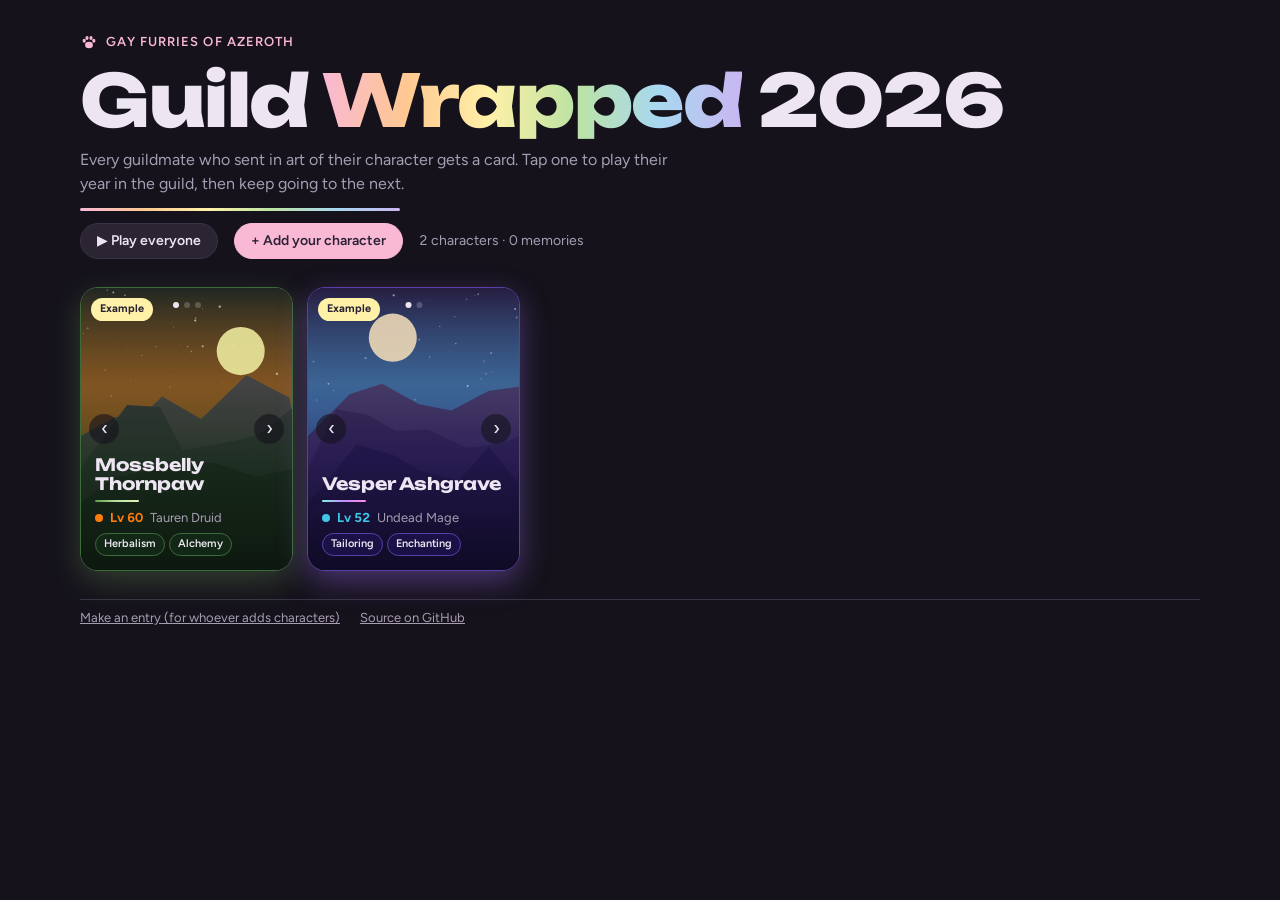
==== index.html @ fe5da0ad "Turn Guild Wrapped into a GitHub Pages site The page is now a static site anyone can open without an" ====
<!doctype html>
<html lang="en">
<head>
<meta charset="utf-8">
<meta name="viewport" content="width=device-width,initial-scale=1,viewport-fit=cover">
<title>Guild Wrapped</title>
<meta name="description" content="Character cards and a story-style yearly recap for the Gay Furries of Azeroth guild.">
<meta name="theme-color" content="#15121B">
<link rel="preconnect" href="https://fonts.googleapis.com">
<link rel="preconnect" href="https://fonts.gstatic.com" crossorigin>
<link rel="stylesheet" href="https://fonts.googleapis.com/css2?family=Unbounded:wght@500;700;800&family=Figtree:wght@400;500;600;700&family=Cinzel:wght@600;700&family=Baloo+2:wght@600;700;800&display=swap">
<link rel="stylesheet" href="assets/style.css">
</head>
<body>
<div id="root"></div>
<noscript><p style="padding:24px">Guild Wrapped needs JavaScript to show the cards.</p></noscript>
<script src="assets/app.js"></script>
</body>
</html>
---- assets/style.css ----
/* Guild Wrapped: a poster wall of character cards; a card opens a full-screen story, one stat per slide, then the
   next guildmate. One deliberate dark look: the guild addon's plum windows, pink titles and pastel rainbow rule. */
:root {
  color-scheme: dark;
  --bg: #15121B;
  --night: #0D0B11;
  --surface: #2B2235;
  --chip: #2A2433;
  --line: #3A3245;
  --text: #EDE6F2;
  --muted: #A79DB3;
  --pink: #F9B8D4;
  --peach: #FFC891;
  --butter: #FFF1A8;
  --mint: #BDE3A3;
  --sky: #A8D8F0;
  --lilac: #C9B6F2;
  --danger: #FF9AA2;
  --veil: rgba(13, 11, 17, 0.78);
  --glass: rgba(21, 18, 27, 0.6);
  --shade: rgba(21, 18, 27, 0.96);
  --track: rgba(237, 230, 242, 0.22);
  --rainbow: linear-gradient(90deg, var(--pink), var(--peach), var(--butter), var(--mint), var(--sky), var(--lilac));
  --f-display: "Unbounded", "Arial Black", system-ui, sans-serif;
  --f-body: "Figtree", system-ui, -apple-system, "Segoe UI", Roboto, sans-serif;
  --f-mono: ui-monospace, "SFMono-Regular", Menlo, Consolas, monospace;
}
html { background: var(--bg); }
body { background: var(--bg); color: var(--text); font-family: var(--f-body); font-size: 15px; line-height: 1.5; }
button, input, select, textarea { font: inherit; color: inherit; }
button { cursor: pointer; }
:focus-visible { outline: 2px solid var(--pink); outline-offset: 2px; }

.wrap {
  max-width: 1120px; margin: 0 auto;
  padding-left: max(16px, env(safe-area-inset-left, 0px));
  padding-right: max(16px, env(safe-area-inset-right, 0px));
  padding-block: 32px 72px;
  display: grid; gap: 28px;
}

/* Header */
.top { display: grid; gap: 12px; }
.eyebrow-row { display: flex; align-items: center; gap: 8px; color: var(--pink); font-weight: 600; font-size: 13px; letter-spacing: 0.08em; text-transform: uppercase; }
.paw { width: 18px; height: 18px; flex: none; }
h1 { margin: 0; font-family: var(--f-display); font-weight: 800; font-size: clamp(38px, 8vw, 72px); line-height: 1; letter-spacing: -0.02em; text-wrap: balance; }
h1 .w { background: var(--rainbow); -webkit-background-clip: text; background-clip: text; color: transparent; }
.lede { margin: 0; color: var(--muted); max-width: 60ch; font-size: 16px; }
.rule { height: 3px; border-radius: 3px; background: var(--rainbow); max-width: 320px; }
.toolbar { display: flex; flex-wrap: wrap; align-items: center; gap: 10px 16px; }
.count { color: var(--muted); font-size: 14px; font-variant-numeric: tabular-nums; }
.admin { display: flex; flex-wrap: wrap; align-items: center; gap: 10px; }
.storage { color: var(--muted); font-size: 13px; font-variant-numeric: tabular-nums; }
.note { display: flex; flex-wrap: wrap; align-items: center; gap: 10px 14px; padding: 12px 14px; border: 1px dashed var(--line); border-radius: 12px; color: var(--muted); font-size: 14px; }
.note p { margin: 0; flex: 1 1 280px; min-width: 0; }

/* Buttons */
.btn { display: inline-flex; align-items: center; gap: 8px; padding: 9px 16px; border-radius: 999px; border: 1px solid var(--line); background: var(--chip); color: var(--text); font-weight: 600; font-size: 14px; line-height: 1.2; }
.btn:hover { border-color: var(--muted); }
.btn.primary { background: var(--pink); border-color: var(--pink); color: var(--surface); }
.btn.primary:hover { filter: brightness(1.05); }
.btn.danger { color: var(--danger); }
.btn.ghost { background: transparent; }
.btn[disabled] { opacity: 0.5; cursor: default; }
.icon-btn { width: 36px; height: 36px; display: inline-grid; place-items: center; border-radius: 50%; border: 0; background: var(--glass); color: var(--text); font-size: 16px; line-height: 1; }

/* Gallery */
.grid { display: grid; grid-template-columns: repeat(auto-fill, minmax(min(100%, 210px), 1fr)); gap: 16px; }
.card-wrap { position: relative; }
.card { position: relative; display: block; width: 100%; aspect-ratio: 3 / 4; max-width: 100%; border: 1px solid var(--t-edge); border-radius: 18px; overflow: hidden; background: var(--surface); color: var(--text); text-align: left; box-shadow: 0 10px 30px var(--t-glow); transition: transform 0.2s ease, box-shadow 0.2s ease; }
.card-wrap:hover .card { transform: translateY(-3px); box-shadow: 0 14px 38px var(--t-glow), 0 0 0 1px var(--t-edge); }
.card .tint { position: absolute; inset: 0; background: var(--t-tint); pointer-events: none; }
.card .shade { position: absolute; inset: 0; background: linear-gradient(to top, var(--t-shade) 0%, var(--t-shade-mid) 40%, transparent 66%); pointer-events: none; }
.card .info { position: absolute; left: 0; right: 0; bottom: 0; padding: 14px; display: grid; gap: 6px; pointer-events: none; z-index: 1; }
.card .name { font-family: var(--t-font); font-weight: 700; font-size: 17px; line-height: 1.15; text-wrap: balance; overflow-wrap: anywhere; }
.card .orn { width: 44px; height: 2px; border-radius: 2px; background: var(--t-rule); }
.card-hit { position: absolute; inset: 0; z-index: 2; padding: 0; border: 0; border-radius: inherit; background: transparent; touch-action: pan-y; }
.card-hit:focus-visible { outline: 2px solid var(--a1); outline-offset: -3px; }

/* Image carousel (cards and the story intro): arrows, dots, swipe */
.car { position: absolute; inset: 0; overflow: hidden; }
.car-track { display: flex; height: 100%; transition: transform 0.35s cubic-bezier(0.2, 0.7, 0.2, 1); }
.car-track img { flex: 0 0 100%; width: 100%; height: 100%; max-width: none; object-fit: cover; user-select: none; -webkit-user-drag: none; }
.car-arrow { position: absolute; top: 50%; z-index: 3; width: 30px; height: 30px; margin-top: -15px; display: grid; place-items: center; border: 0; border-radius: 50%; background: var(--glass); color: var(--text); font-size: 20px; line-height: 1; padding: 0 0 2px; }
.car-arrow.prev { left: 8px; }
.car-arrow.next { right: 8px; }
.car-arrow:hover { background: var(--veil); }
.car-dots { position: absolute; top: 14px; left: 50%; transform: translateX(-50%); z-index: 3; display: flex; gap: 5px; pointer-events: none; }
.car-dots i { width: 6px; height: 6px; border-radius: 50%; background: var(--track); }
.car-dots i.on { background: var(--text); }
@media (prefers-reduced-motion: reduce) { .car-track { transition: none; } }
.card .sub { display: flex; align-items: center; gap: 7px; color: var(--muted); font-size: 13px; }
.card .lvl { color: var(--cc); font-weight: 700; font-variant-numeric: tabular-nums; }
.dot { width: 8px; height: 8px; border-radius: 50%; background: var(--cc); flex: none; }
.profs { display: flex; flex-wrap: wrap; gap: 4px; }
.profs span { font-size: 11px; font-weight: 600; padding: 2px 8px; border-radius: 999px; background: var(--t-chip); border: 1px solid var(--t-edge); }
.pill { position: absolute; top: 10px; z-index: 3; pointer-events: none; font-size: 11px; font-weight: 700; padding: 3px 9px; border-radius: 999px; }
.pill.example { left: 10px; background: var(--butter); color: var(--surface); }
.pill.clips { right: 10px; background: var(--glass); color: var(--text); border: 1px solid var(--line); }
.edit-btn { position: absolute; right: 10px; bottom: 10px; z-index: 4; padding: 5px 11px; font-size: 12px; }
.card-wrap.editable .card .info { padding-bottom: 46px; }
.empty { padding: 48px 20px; border: 1px dashed var(--line); border-radius: 18px; text-align: center; color: var(--muted); display: grid; gap: 8px; justify-items: center; }
.empty b { color: var(--text); font-size: 17px; }

/* Story */
.story { position: fixed; inset: 0; z-index: 50; background: var(--night); display: grid; place-items: center;
  padding: env(safe-area-inset-top, 0px) env(safe-area-inset-right, 0px) env(safe-area-inset-bottom, 0px) env(safe-area-inset-left, 0px); }
.story-bg { position: absolute; inset: 0; width: 100%; height: 100%; max-width: none; object-fit: cover; filter: blur(38px) saturate(1.15) brightness(0.32); transform: scale(1.15); }
.frame { position: relative; width: min(100%, 440px); height: min(100%, 820px); display: flex; flex-direction: column; background: var(--t-shade-mid); border: 1px solid var(--t-edge); border-radius: 22px; overflow: hidden; box-shadow: 0 0 60px var(--t-glow); }
@media (max-width: 480px) { .frame { border-radius: 0; border: 0; height: 100%; } }
.bars { display: flex; gap: 4px; padding: 12px 14px 0; }
.bar { flex: 1; height: 3px; border-radius: 2px; background: var(--track); overflow: hidden; }
.bar i { display: block; height: 100%; width: 0; background: var(--text); }
.story-head { display: flex; align-items: center; gap: 10px; padding: 10px 12px 6px 14px; }
.av { width: 34px; height: 34px; border-radius: 50%; object-fit: cover; flex: none; border: 1px solid var(--line); }
.who { flex: 1; min-width: 0; display: grid; line-height: 1.25; }
.who b { font-weight: 700; white-space: nowrap; overflow: hidden; text-overflow: ellipsis; }
.who small { color: var(--muted); font-size: 12px; font-variant-numeric: tabular-nums; }
.host { position: relative; flex: 1; min-height: 0; overflow-y: auto; overscroll-behavior: contain; }
.tap { position: absolute; top: 0; bottom: 0; border: 0; background: transparent; padding: 0; z-index: 1; }
.tap.prev { left: 0; width: 32%; }
.tap.next { right: 0; width: 68%; }
.tap:focus-visible { outline-offset: -4px; }
.host.no-tap .tap { display: none; }
.story-foot { display: flex; justify-content: space-between; gap: 8px; padding: 8px 14px 14px; }
.story-foot .btn { min-width: 0; max-width: 48%; }
.story-foot .btn span { overflow: hidden; text-overflow: ellipsis; white-space: nowrap; }

.slide { min-height: 100%; display: flex; flex-direction: column; justify-content: center; gap: 12px; padding: 18px 26px 26px; }
.slide > * { animation: rise 0.55s cubic-bezier(0.2, 0.7, 0.2, 1) both; }
.slide > *:nth-child(2) { animation-delay: 0.08s; }
.slide > *:nth-child(3) { animation-delay: 0.16s; }
.slide > *:nth-child(4) { animation-delay: 0.24s; }
.slide > *:nth-child(5) { animation-delay: 0.32s; }
@keyframes rise { from { opacity: 0; transform: translateY(14px); } to { opacity: 1; transform: none; } }
@media (prefers-reduced-motion: reduce) { .slide > * { animation: none; } .card { transition: none; } .card-wrap:hover .card { transform: none; } }
.kicker { font-size: 12px; font-weight: 700; letter-spacing: 0.14em; text-transform: uppercase; color: var(--acc); }
.big { font-family: var(--t-font); font-weight: 800; font-size: clamp(54px, 16vw, 100px); line-height: 0.95; letter-spacing: -0.03em; color: var(--acc); font-variant-numeric: tabular-nums; overflow-wrap: anywhere; }
.big.mid { font-size: clamp(40px, 11vw, 64px); }
.cap { font-size: 19px; font-weight: 600; text-wrap: balance; }
.line { color: var(--muted); font-size: 15px; max-width: 34ch; }
.line strong { color: var(--text); }
.quad { display: grid; grid-template-columns: 1fr 1fr; gap: 18px 14px; }
.quad div { display: grid; gap: 2px; min-width: 0; }
.quad b { font-family: var(--t-font); font-weight: 700; font-size: clamp(28px, 8vw, 40px); line-height: 1; color: var(--acc); font-variant-numeric: tabular-nums; }
.quad span { color: var(--muted); font-size: 13px; }
.intro-car { position: relative; z-index: 2; width: 100%; height: min(42vh, 420px); border-radius: 18px; overflow: hidden; border: 1px solid var(--t-edge); flex: none; }
.intro-name { font-family: var(--t-font); font-weight: 800; font-size: clamp(26px, 7vw, 34px); line-height: 1.1; text-wrap: balance; overflow-wrap: anywhere; }
.skills { display: grid; gap: 12px; }
.skill { display: grid; gap: 5px; }
.skill-top { display: flex; justify-content: space-between; gap: 10px; font-weight: 600; }
.skill-top span:last-child { color: var(--muted); font-variant-numeric: tabular-nums; font-weight: 500; }
.track { height: 8px; border-radius: 6px; background: var(--track); overflow: hidden; }
.track i { display: block; height: 100%; border-radius: 6px; background: var(--acc); }
.chips { display: flex; flex-wrap: wrap; gap: 8px; }
.chips span { padding: 6px 12px; border-radius: 999px; border: 1px solid var(--t-edge); background: var(--t-chip); font-weight: 600; font-size: 14px; }
.clips-list { display: grid; gap: 14px; }
.clip { margin: 0; display: grid; gap: 6px; }
.clip video { width: 100%; max-height: 34vh; border-radius: 14px; background: var(--night); border: 1px solid var(--line); }
.clip figcaption { display: flex; justify-content: space-between; gap: 10px; font-weight: 600; }
.clip figcaption span { color: var(--muted); font-weight: 500; font-variant-numeric: tabular-nums; flex: none; }
.outro-card { width: min(100%, 230px); align-self: center; pointer-events: none; }

/* Editor */
.modal { position: fixed; inset: 0; z-index: 60; background: var(--veil); display: grid; place-items: center;
  padding: max(16px, env(safe-area-inset-top, 0px)) max(16px, env(safe-area-inset-right, 0px)) max(16px, env(safe-area-inset-bottom, 0px)) max(16px, env(safe-area-inset-left, 0px)); }
.sheet { width: min(100%, 580px); max-height: 100%; overflow-y: auto; background: var(--surface); border: 1px solid var(--line); border-radius: 18px; padding: 22px; display: grid; gap: 18px; }
.sheet h2 { margin: 0; font-family: var(--f-display); font-weight: 700; font-size: 22px; }
.field { display: grid; gap: 6px; min-width: 0; }
.lbl { font-weight: 700; font-size: 14px; }
.hint { color: var(--muted); font-size: 13px; }
.hint code { font-family: var(--f-mono); font-size: 12px; color: var(--text); }
textarea, input[type="text"], select { width: 100%; box-sizing: border-box; background: var(--bg); border: 1px solid var(--line); border-radius: 10px; padding: 10px 12px; }
textarea { font-family: var(--f-mono); font-size: 12px; min-height: 84px; resize: vertical; word-break: break-all; }
input[type="file"] { width: 100%; font-size: 13px; color: var(--muted); }
.status { font-size: 13px; min-height: 1.4em; }
.status.ok { color: var(--mint); }
.status.err { color: var(--danger); }
.arts { display: flex; flex-wrap: wrap; gap: 10px; }
.art-th { position: relative; width: 78px; display: grid; gap: 4px; }
.art-th img { width: 78px; height: 104px; object-fit: cover; border-radius: 10px; border: 1px solid var(--line); }
.art-th .cover { position: absolute; top: 4px; left: 4px; font-size: 10px; font-weight: 700; padding: 1px 6px; border-radius: 999px; background: var(--butter); color: var(--surface); }
.art-th .row { display: flex; gap: 4px; }
.mini { flex: 1; padding: 3px 0; border-radius: 8px; border: 1px solid var(--line); background: var(--chip); color: var(--text); font-size: 12px; line-height: 1.2; }
.mini[disabled] { opacity: 0.4; cursor: default; }
.look { display: flex; flex-wrap: wrap; gap: 16px; align-items: flex-start; }
.look-prev { width: min(100%, 190px); flex: none; pointer-events: none; }
.themes { flex: 1 1 240px; min-width: 0; display: grid; grid-template-columns: repeat(auto-fill, minmax(110px, 1fr)); gap: 8px; }
.theme-opt { display: grid; gap: 5px; padding: 9px 10px; border-radius: 12px; border: 1px solid var(--line); background: var(--bg); color: var(--text); text-align: left; }
.theme-opt[aria-pressed="true"] { border-color: var(--a1); box-shadow: 0 0 0 1px var(--a1), 0 6px 18px var(--t-glow); }
.theme-opt .sw { height: 8px; border-radius: 6px; background: var(--t-rule); }
.theme-opt b { font-family: var(--t-font); font-size: 14px; line-height: 1.1; }
.theme-opt span { font-size: 11px; color: var(--muted); line-height: 1.3; }
.slots { display: grid; gap: 10px; }
.slot { display: grid; gap: 8px; padding: 12px; border: 1px solid var(--line); border-radius: 12px; background: var(--chip); }
.slot-row { display: flex; align-items: center; gap: 10px; flex-wrap: wrap; }
.slot-row video { width: 96px; height: 54px; object-fit: cover; border-radius: 8px; background: var(--night); flex: none; }
.slot-row .grow { flex: 1 1 160px; min-width: 0; }
.slot-title { font-weight: 600; font-size: 13px; color: var(--muted); }
.actions { display: flex; flex-wrap: wrap; gap: 10px; justify-content: flex-end; align-items: center; }
.actions .spacer { flex: 1; }
.confirm { display: flex; flex-wrap: wrap; align-items: center; gap: 10px; padding: 10px 12px; border-radius: 12px; border: 1px solid var(--danger); color: var(--danger); font-size: 14px; }

/* Card themes: each sets accents (--a1..--a6), card edge and glow, image tint, shading, chips, rule and name font. */
.t-guild { --a1: #F9B8D4; --a2: #FFC891; --a3: #FFF1A8; --a4: #BDE3A3; --a5: #A8D8F0; --a6: #C9B6F2; --t-edge: #3A3245; --t-glow: rgba(249, 184, 212, 0.12); --t-tint: transparent; --t-shade: rgba(21, 18, 27, 0.96); --t-shade-mid: rgba(21, 18, 27, 0.55); --t-chip: rgba(21, 18, 27, 0.6); --t-rule: linear-gradient(90deg, #F9B8D4, #FFC891, #FFF1A8, #BDE3A3, #A8D8F0, #C9B6F2); --t-font: var(--f-display); }
.t-fiery { --a1: #FFB45E; --a2: #FF7A45; --a3: #FFD27A; --a4: #FF9A6B; --a5: #FFC48A; --a6: #FF6B5A; --t-edge: #7A2E1C; --t-glow: rgba(255, 110, 50, 0.32); --t-tint: rgba(255, 90, 30, 0.14); --t-shade: rgba(35, 10, 6, 0.97); --t-shade-mid: rgba(60, 16, 8, 0.58); --t-chip: rgba(60, 18, 10, 0.75); --t-rule: linear-gradient(90deg, #FF6B3D, #FFB45E, #FFE08A); --t-font: var(--f-display); }
.t-twilight { --a1: #C9B6F2; --a2: #9FA8FF; --a3: #F4B8E8; --a4: #8FD3FF; --a5: #E6D3FF; --a6: #B79CFF; --t-edge: #4A3A78; --t-glow: rgba(150, 120, 255, 0.3); --t-tint: rgba(80, 60, 200, 0.16); --t-shade: rgba(18, 14, 40, 0.97); --t-shade-mid: rgba(30, 22, 70, 0.58); --t-chip: rgba(30, 22, 70, 0.72); --t-rule: linear-gradient(90deg, #6E5BD9, #C9B6F2, #F4B8E8); --t-font: var(--f-display); }
.t-medieval { --a1: #E8C77A; --a2: #D8A86A; --a3: #E3D2A8; --a4: #B8C49A; --a5: #F0DDAF; --a6: #C98B5B; --t-edge: #6B5326; --t-glow: rgba(232, 199, 122, 0.2); --t-tint: rgba(150, 110, 40, 0.16); --t-shade: rgba(26, 20, 12, 0.97); --t-shade-mid: rgba(45, 34, 18, 0.6); --t-chip: rgba(45, 34, 18, 0.78); --t-rule: linear-gradient(90deg, #8A6A2E, #E8C77A, #8A6A2E); --t-font: "Cinzel", Georgia, "Times New Roman", serif; }
.t-cute { --a1: #FFB8D9; --a2: #FFD6A5; --a3: #FDFFB6; --a4: #CAFFBF; --a5: #A0E7FF; --a6: #D7C4FF; --t-edge: #C97FA6; --t-glow: rgba(255, 184, 217, 0.32); --t-tint: rgba(255, 170, 210, 0.14); --t-shade: rgba(52, 24, 44, 0.95); --t-shade-mid: rgba(70, 30, 60, 0.5); --t-chip: rgba(70, 30, 60, 0.72); --t-rule: linear-gradient(90deg, #FFB8D9, #FDFFB6, #A0E7FF); --t-font: "Baloo 2", "Trebuchet MS", system-ui, sans-serif; }
.t-frost { --a1: #BDEBFF; --a2: #8FD3FF; --a3: #E6F7FF; --a4: #A8E6E0; --a5: #CFE3FF; --a6: #9CC9FF; --t-edge: #3E6A8A; --t-glow: rgba(150, 220, 255, 0.28); --t-tint: rgba(120, 200, 255, 0.14); --t-shade: rgba(10, 22, 34, 0.97); --t-shade-mid: rgba(16, 40, 60, 0.58); --t-chip: rgba(16, 40, 60, 0.72); --t-rule: linear-gradient(90deg, #8FD3FF, #E6F7FF, #8FD3FF); --t-font: var(--f-display); }
.t-grove { --a1: #BDE3A3; --a2: #8FD694; --a3: #E3F2B6; --a4: #9DD6C2; --a5: #D4E8A5; --a6: #A7C97F; --t-edge: #3E6B3A; --t-glow: rgba(150, 220, 120, 0.22); --t-tint: rgba(100, 180, 80, 0.13); --t-shade: rgba(12, 24, 14, 0.97); --t-shade-mid: rgba(20, 44, 24, 0.58); --t-chip: rgba(20, 44, 24, 0.72); --t-rule: linear-gradient(90deg, #5E9E4F, #BDE3A3, #E3F2B6); --t-font: var(--f-display); }
.t-arcane { --a1: #8FE9FF; --a2: #C58BFF; --a3: #7AF5E1; --a4: #B4A0FF; --a5: #FF8BEA; --a6: #9ED8FF; --t-edge: #5A3FA8; --t-glow: rgba(160, 110, 255, 0.38); --t-tint: rgba(130, 80, 255, 0.16); --t-shade: rgba(14, 10, 36, 0.97); --t-shade-mid: rgba(30, 18, 80, 0.58); --t-chip: rgba(30, 18, 80, 0.72); --t-rule: linear-gradient(90deg, #7AF5E1, #C58BFF, #FF8BEA); --t-font: var(--f-display); }
.t-fel { --a1: #A6FF6B; --a2: #6BFF9E; --a3: #D4FF8A; --a4: #8AF2C0; --a5: #C8FF5A; --a6: #7CE07C; --t-edge: #2F6B1E; --t-glow: rgba(130, 255, 80, 0.28); --t-tint: rgba(100, 255, 60, 0.12); --t-shade: rgba(10, 18, 8, 0.97); --t-shade-mid: rgba(20, 40, 12, 0.58); --t-chip: rgba(20, 40, 12, 0.76); --t-rule: linear-gradient(90deg, #3FAF2F, #A6FF6B, #3FAF2F); --t-font: var(--f-display); }
.t-celestial { --a1: #FFE29A; --a2: #FFF3C4; --a3: #F6C77A; --a4: #C9D8FF; --a5: #FFD9A8; --a6: #E8EEFF; --t-edge: #6B5A2A; --t-glow: rgba(255, 226, 154, 0.28); --t-tint: rgba(255, 220, 140, 0.1); --t-shade: rgba(10, 14, 32, 0.97); --t-shade-mid: rgba(18, 26, 60, 0.58); --t-chip: rgba(18, 26, 60, 0.72); --t-rule: linear-gradient(90deg, #F6C77A, #FFF3C4, #C9D8FF); --t-font: "Cinzel", Georgia, "Times New Roman", serif; }

.toast { position: fixed; left: 50%; bottom: calc(20px + env(safe-area-inset-bottom, 0px)); transform: translateX(-50%); z-index: 70; max-width: min(92vw, 520px); padding: 12px 18px; border-radius: 12px; background: var(--surface); border: 1px solid var(--line); box-shadow: 0 10px 30px rgba(0, 0, 0, 0.4); font-weight: 600; }
.toast.err { border-color: var(--danger); color: var(--danger); }
.sr { position: absolute; width: 1px; height: 1px; overflow: hidden; clip: rect(0 0 0 0); white-space: nowrap; }

/* Static-site additions: page reset, links, footer, add guide, entry builder, YouTube clips */
html, body { margin: 0; }
:root { padding-top: env(safe-area-inset-top, 0px); padding-bottom: env(safe-area-inset-bottom, 0px); }
img { max-width: 100%; }
[hidden] { display: none !important; }
a { color: var(--pink); }
a.btn { text-decoration: none; }
.foot-links { display: flex; flex-wrap: wrap; gap: 8px 20px; padding-top: 8px; border-top: 1px solid var(--line); font-size: 13px; }
.foot-links a { color: var(--muted); }
.foot-links a:hover { color: var(--text); }
.steps { margin: 0; padding-left: 22px; display: grid; gap: 10px; }
.steps li { padding-left: 4px; }
.steps code, .sheet p code { font-family: var(--f-mono); font-size: 13px; background: var(--bg); padding: 1px 6px; border-radius: 6px; }
.sheet p { margin: 0; }
textarea.out { min-height: 180px; color: var(--text); }
.clip iframe { width: 100%; aspect-ratio: 16 / 9; border: 0; border-radius: 14px; background: var(--night); }
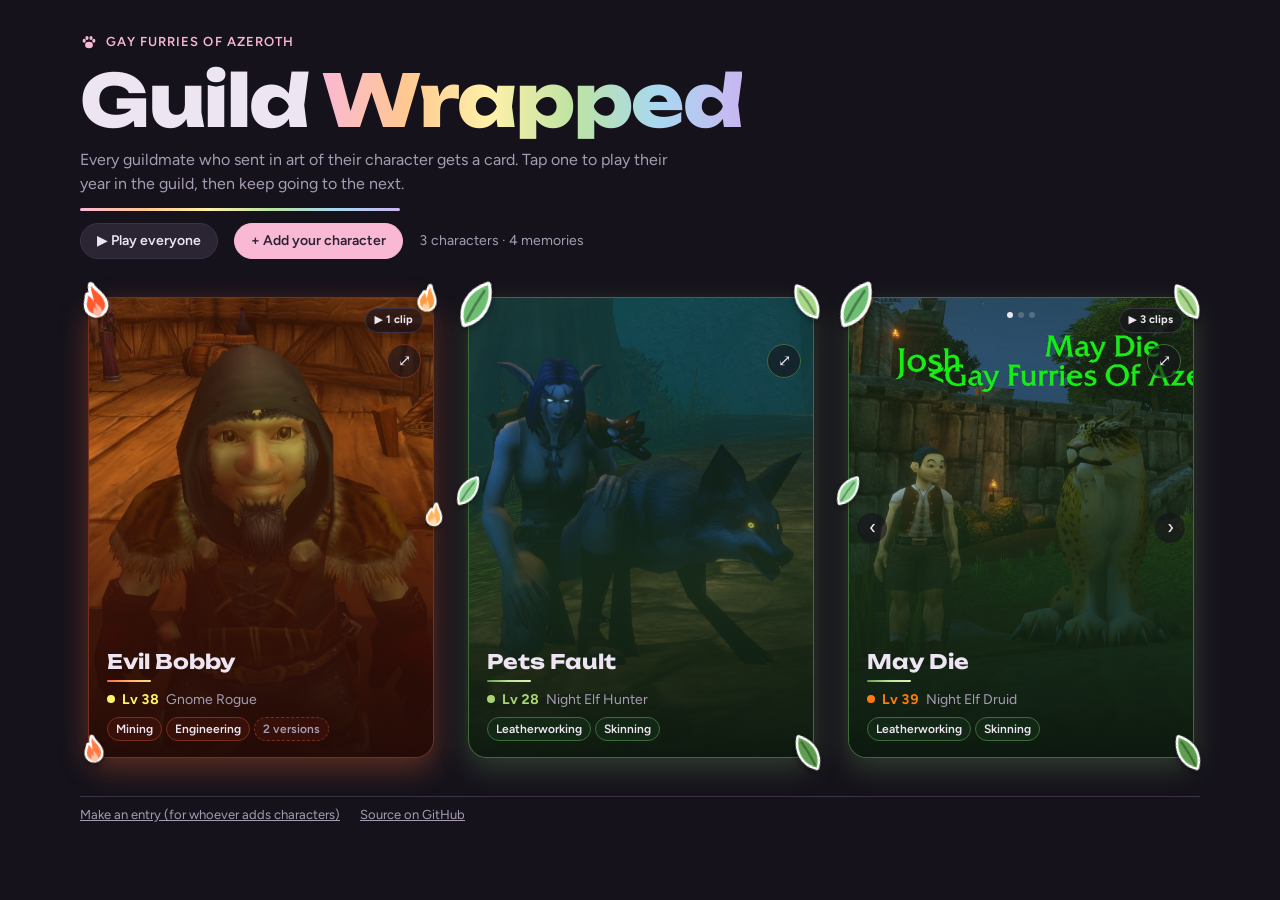
==== commit a0214ecb: "Viewer 30% smaller; version stamps so updates load right away - Pictures and clips in the full-scree" ====
--- a/index.html
+++ b/index.html
@@ -9,11 +9,11 @@
 <link rel="preconnect" href="https://fonts.googleapis.com">
 <link rel="preconnect" href="https://fonts.gstatic.com" crossorigin>
 <link rel="stylesheet" href="https://fonts.googleapis.com/css2?family=Unbounded:wght@500;700;800&family=Figtree:wght@400;500;600;700&family=Cinzel:wght@600;700&family=Baloo+2:wght@600;700;800&display=swap">
-<link rel="stylesheet" href="assets/style.css">
+<link rel="stylesheet" href="assets/style.css?v=202611100534">
 </head>
 <body>
 <div id="root"></div>
 <noscript><p style="padding:24px">Guild Wrapped needs JavaScript to show the cards.</p></noscript>
-<script src="assets/app.js"></script>
+<script src="assets/app.js?v=202611100534"></script>
 </body>
 </html>
--- a/assets/style.css
+++ b/assets/style.css
@@ -65,14 +65,18 @@
 .icon-btn { width: 36px; height: 36px; display: inline-grid; place-items: center; border-radius: 50%; border: 0; background: var(--glass); color: var(--text); font-size: 16px; line-height: 1; }
 
 /* Gallery */
-.grid { display: grid; grid-template-columns: repeat(auto-fill, minmax(min(100%, 210px), 1fr)); gap: 16px; }
+.grid { display: grid; grid-template-columns: repeat(auto-fill, minmax(min(100%, 290px), 1fr)); gap: 40px 36px; padding: 10px 8px; }
 .card-wrap { position: relative; }
-.card { position: relative; display: block; width: 100%; aspect-ratio: 3 / 4; max-width: 100%; border: 1px solid var(--t-edge); border-radius: 18px; overflow: hidden; background: var(--surface); color: var(--text); text-align: left; box-shadow: 0 10px 30px var(--t-glow); transition: transform 0.2s ease, box-shadow 0.2s ease; }
+.card { position: relative; display: block; width: 100%; aspect-ratio: 3 / 4; max-width: 100%; border: 1px solid var(--t-edge); border-radius: 18px; background: var(--surface); color: var(--text); text-align: left; box-shadow: 0 10px 30px var(--t-glow); transition: transform 0.2s ease, box-shadow 0.2s ease; }
 .card-wrap:hover .card { transform: translateY(-3px); box-shadow: 0 14px 38px var(--t-glow), 0 0 0 1px var(--t-edge); }
+.card-in { position: absolute; inset: 0; border-radius: inherit; overflow: hidden; }
+.sticker { position: absolute; z-index: 3; display: block; aspect-ratio: 1; pointer-events: none; filter: drop-shadow(0 2px 3px rgba(0, 0, 0, 0.45)); }
+.sticker svg, .theme-ico svg { display: block; width: 100%; height: 100%; }
+.theme-ico { display: inline-block; width: 18px; height: 18px; margin-right: 6px; vertical-align: -3px; }
 .card .tint { position: absolute; inset: 0; background: var(--t-tint); pointer-events: none; }
 .card .shade { position: absolute; inset: 0; background: linear-gradient(to top, var(--t-shade) 0%, var(--t-shade-mid) 40%, transparent 66%); pointer-events: none; }
-.card .info { position: absolute; left: 0; right: 0; bottom: 0; padding: 14px; display: grid; gap: 6px; pointer-events: none; z-index: 1; }
-.card .name { font-family: var(--t-font); font-weight: 700; font-size: 17px; line-height: 1.15; text-wrap: balance; overflow-wrap: anywhere; }
+.card .info { position: absolute; left: 0; right: 0; bottom: 0; padding: 16px 18px; display: grid; gap: 7px; pointer-events: none; z-index: 1; }
+.card .name { font-family: var(--t-font); font-weight: 700; font-size: 20px; line-height: 1.15; text-wrap: balance; overflow-wrap: anywhere; }
 .card .orn { width: 44px; height: 2px; border-radius: 2px; background: var(--t-rule); }
 .card-hit { position: absolute; inset: 0; z-index: 2; padding: 0; border: 0; border-radius: inherit; background: transparent; touch-action: pan-y; }
 .card-hit:focus-visible { outline: 2px solid var(--a1); outline-offset: -3px; }
@@ -89,11 +93,11 @@
 .car-dots i { width: 6px; height: 6px; border-radius: 50%; background: var(--track); }
 .car-dots i.on { background: var(--text); }
 @media (prefers-reduced-motion: reduce) { .car-track { transition: none; } }
-.card .sub { display: flex; align-items: center; gap: 7px; color: var(--muted); font-size: 13px; }
+.card .sub { display: flex; align-items: center; gap: 7px; color: var(--muted); font-size: 14px; }
 .card .lvl { color: var(--cc); font-weight: 700; font-variant-numeric: tabular-nums; }
 .dot { width: 8px; height: 8px; border-radius: 50%; background: var(--cc); flex: none; }
 .profs { display: flex; flex-wrap: wrap; gap: 4px; }
-.profs span { font-size: 11px; font-weight: 600; padding: 2px 8px; border-radius: 999px; background: var(--t-chip); border: 1px solid var(--t-edge); }
+.profs span { font-size: 12px; font-weight: 600; padding: 2px 8px; border-radius: 999px; background: var(--t-chip); border: 1px solid var(--t-edge); }
 .pill { position: absolute; top: 10px; z-index: 3; pointer-events: none; font-size: 11px; font-weight: 700; padding: 3px 9px; border-radius: 999px; }
 .pill.example { left: 10px; background: var(--butter); color: var(--surface); }
 .pill.clips { right: 10px; background: var(--glass); color: var(--text); border: 1px solid var(--line); }
@@ -103,7 +107,7 @@
 .empty b { color: var(--text); font-size: 17px; }
 
 /* Story */
-.story { position: fixed; inset: 0; z-index: 50; background: var(--night); display: grid; place-items: center;
+.story { position: fixed; inset: 0; z-index: 50; overflow: hidden; background: var(--night); display: grid; place-items: center;
   padding: env(safe-area-inset-top, 0px) env(safe-area-inset-right, 0px) env(safe-area-inset-bottom, 0px) env(safe-area-inset-left, 0px); }
 .story-bg { position: absolute; inset: 0; width: 100%; height: 100%; max-width: none; object-fit: cover; filter: blur(38px) saturate(1.15) brightness(0.32); transform: scale(1.15); }
 .frame { position: relative; width: min(100%, 440px); height: min(100%, 820px); display: flex; flex-direction: column; background: var(--t-shade-mid); border: 1px solid var(--t-edge); border-radius: 22px; overflow: hidden; box-shadow: 0 0 60px var(--t-glow); }
@@ -116,17 +120,33 @@
 .who { flex: 1; min-width: 0; display: grid; line-height: 1.25; }
 .who b { font-weight: 700; white-space: nowrap; overflow: hidden; text-overflow: ellipsis; }
 .who small { color: var(--muted); font-size: 12px; font-variant-numeric: tabular-nums; }
-.host { position: relative; flex: 1; min-height: 0; overflow-y: auto; overscroll-behavior: contain; }
+.host { position: relative; flex: 1; min-height: 0; overflow-y: auto; overscroll-behavior: contain; scrollbar-width: none; }
+.host::-webkit-scrollbar { display: none; }
 .tap { position: absolute; top: 0; bottom: 0; border: 0; background: transparent; padding: 0; z-index: 1; }
 .tap.prev { left: 0; width: 32%; }
 .tap.next { right: 0; width: 68%; }
 .tap:focus-visible { outline-offset: -4px; }
 .host.no-tap .tap { display: none; }
-.story-foot { display: flex; justify-content: space-between; gap: 8px; padding: 8px 14px 14px; }
+.story-foot { display: flex; justify-content: space-between; align-items: center; gap: 8px; padding: 8px 14px 14px; }
+.story-foot .spacer { flex: 1; }
+/* Slide arrows: beside the story on wide screens, in the bottom bar on phones. */
+.slide-arrow { width: 44px; height: 44px; display: grid; place-items: center; border-radius: 50%; border: 1px solid var(--t-edge); background: var(--t-shade-mid); color: var(--text); font-size: 26px; line-height: 1; padding: 0 0 3px; }
+.slide-arrow:hover:not([disabled]) { background: var(--t-chip); border-color: var(--a1); }
+.slide-arrow[disabled] { opacity: 0.3; cursor: default; }
+.side-arrows { position: absolute; inset: 0; pointer-events: none; }
+.side-arrows .slide-arrow { position: absolute; top: 50%; margin-top: -22px; pointer-events: auto; }
+.side-arrows .slide-arrow.prev { left: calc(50% - 220px - 64px); }
+.side-arrows .slide-arrow.next { right: calc(50% - 220px - 64px); }
+.foot-arrows { display: none; gap: 8px; }
+@media (max-width: 640px) {
+  .side-arrows { display: none; }
+  .foot-arrows { display: flex; }
+  .foot-arrows .slide-arrow { width: 40px; height: 40px; margin-top: 0; font-size: 24px; }
+}
 .story-foot .btn { min-width: 0; max-width: 48%; }
 .story-foot .btn span { overflow: hidden; text-overflow: ellipsis; white-space: nowrap; }
 
-.slide { min-height: 100%; display: flex; flex-direction: column; justify-content: center; gap: 12px; padding: 18px 26px 26px; }
+.slide { box-sizing: border-box; min-height: 100%; display: flex; flex-direction: column; justify-content: center; gap: 12px; padding: 18px 26px 26px; }
 .slide > * { animation: rise 0.55s cubic-bezier(0.2, 0.7, 0.2, 1) both; }
 .slide > *:nth-child(2) { animation-delay: 0.08s; }
 .slide > *:nth-child(3) { animation-delay: 0.16s; }
@@ -218,7 +238,7 @@
 .sr { position: absolute; width: 1px; height: 1px; overflow: hidden; clip: rect(0 0 0 0); white-space: nowrap; }
 
 /* Static-site additions: page reset, links, footer, add guide, entry builder, YouTube clips */
-html, body { margin: 0; }
+html, body { margin: 0; overflow-x: clip; }
 :root { padding-top: env(safe-area-inset-top, 0px); padding-bottom: env(safe-area-inset-bottom, 0px); }
 img { max-width: 100%; }
 [hidden] { display: none !important; }
@@ -233,3 +253,56 @@
 .sheet p { margin: 0; }
 textarea.out { min-height: 180px; color: var(--text); }
 .clip iframe { width: 100%; aspect-ratio: 16 / 9; border: 0; border-radius: 14px; background: var(--night); }
+
+/* Lightbox: a picture full screen */
+.card-zoom { position: absolute; top: 46px; right: 12px; z-index: 4; width: 34px; height: 34px; display: grid; place-items: center; padding: 0; border-radius: 50%; border: 1px solid var(--t-edge); background: var(--glass); color: var(--text); font-size: 16px; line-height: 1; }
+.card-zoom:hover { background: var(--veil); border-color: var(--a1); }
+.card-zoom:focus-visible { outline: 2px solid var(--a1); outline-offset: 2px; }
+.intro-car .car-track img { cursor: zoom-in; }
+.lightbox { position: fixed; inset: 0; z-index: 90; display: grid; place-items: center; background: rgba(8, 6, 12, 0.94); touch-action: pan-y;
+  padding: calc(56px + env(safe-area-inset-top, 0px)) max(16px, env(safe-area-inset-right, 0px)) calc(48px + env(safe-area-inset-bottom, 0px)) max(16px, env(safe-area-inset-left, 0px)); }
+.lb-img { max-width: 100%; max-height: 100%; object-fit: contain; border-radius: 12px; box-shadow: 0 20px 60px rgba(0, 0, 0, 0.6); user-select: none; }
+.lb-arrow { position: absolute; top: 50%; margin-top: -24px; width: 48px; height: 48px; display: grid; place-items: center; padding: 0 0 4px; border-radius: 50%; border: 1px solid var(--line); background: var(--glass); color: var(--text); font-size: 32px; line-height: 1; }
+.lb-arrow:hover { background: var(--veil); border-color: var(--pink); }
+.lb-arrow.prev { left: max(14px, env(safe-area-inset-left, 0px)); }
+.lb-arrow.next { right: max(14px, env(safe-area-inset-right, 0px)); }
+.lb-close { position: absolute; top: calc(12px + env(safe-area-inset-top, 0px)); right: max(14px, env(safe-area-inset-right, 0px)); width: 40px; height: 40px; }
+.lb-count { position: absolute; bottom: calc(16px + env(safe-area-inset-bottom, 0px)); left: 50%; transform: translateX(-50%); color: var(--muted); font-size: 14px; font-variant-numeric: tabular-nums; }
+
+/* Clips: thumbnails on the Memories slide that open big in the lightbox */
+.clip { display: grid; gap: 6px; width: 100%; padding: 0; border: 0; background: none; color: inherit; font: inherit; text-align: left; cursor: pointer; }
+.clip-thumb { position: relative; display: block; aspect-ratio: 16 / 9; border-radius: 14px; overflow: hidden; border: 1px solid var(--t-edge); background: var(--night); }
+.clip-thumb video, .clip-thumb img { display: block; width: 100%; height: 100%; max-width: none; max-height: none; object-fit: cover; border: 0; border-radius: 0; pointer-events: none; }
+.clip-play { position: absolute; inset: 0; margin: auto; width: 56px; height: 56px; display: grid; place-items: center; padding-left: 4px; border-radius: 50%; border: 2px solid var(--a1); background: var(--t-shade-mid); color: var(--text); font-size: 20px; box-shadow: 0 6px 18px rgba(0, 0, 0, 0.45); transition: transform 0.15s ease; }
+.clip:hover .clip-play { transform: scale(1.08); }
+.clip:focus-visible { outline: 2px solid var(--a1); outline-offset: 3px; border-radius: 14px; }
+.clip-cap { display: flex; justify-content: space-between; gap: 10px; font-weight: 600; }
+.clip-cap span { color: var(--muted); font-weight: 500; font-variant-numeric: tabular-nums; flex: none; }
+.lb-stage { width: 100%; height: 100%; display: grid; place-items: center; min-height: 0; }
+.lb-video { width: 100%; height: 100%; object-fit: contain; border-radius: 12px; outline: none; }
+.lb-yt { width: min(100%, calc((100vh - 140px) * 16 / 9)); aspect-ratio: 16 / 9; border: 0; border-radius: 12px; background: #000; }
+
+/* Lightbox sizing: the picture or clip always fits inside the screen, leaving room for the close button, the arrows
+   and the caption, and clips stop at a comfortable size on big screens. */
+.lightbox { display: block; }
+.lb-stage { position: absolute; width: auto; height: auto;
+  top: calc(64px + env(safe-area-inset-top, 0px)); bottom: calc(52px + env(safe-area-inset-bottom, 0px));
+  left: max(78px, env(safe-area-inset-left, 0px)); right: max(78px, env(safe-area-inset-right, 0px));
+  display: flex; align-items: center; justify-content: center; }
+.lb-img, .lb-video { width: auto; height: auto; max-width: 100%; max-height: 100%; object-fit: contain; }
+.lb-video { max-width: min(100%, 1100px); background: #000; }
+.lb-yt { width: min(100%, 1100px, calc((100vh - 130px) * 16 / 9)); height: auto; }
+@media (max-width: 640px) {
+  .lb-stage { left: max(10px, env(safe-area-inset-left, 0px)); right: max(10px, env(safe-area-inset-right, 0px)); }
+  .lb-arrow { top: auto; bottom: calc(6px + env(safe-area-inset-bottom, 0px)); margin-top: 0; width: 40px; height: 40px; font-size: 26px; }
+}
+
+/* Versions */
+.ver-select { justify-self: start; max-width: 100%; margin-top: 3px; padding: 2px 8px; border-radius: 8px; border: 1px solid var(--t-edge); background: var(--t-chip); color: var(--text); font-size: 12px; font-weight: 600; }
+.profs .ver { border-style: dashed; color: var(--muted); }
+select#b-mode { width: 100%; }
+
+/* Viewer, smaller: pictures and clips take at most 70% of the screen's width and height. */
+.lb-img, .lb-video { max-width: min(100%, 70vw); max-height: min(100%, 70vh); }
+.lb-video { max-width: min(100%, 70vw, 1000px); }
+.lb-yt { width: min(100%, 70vw, 1000px, calc(70vh * 16 / 9)); }
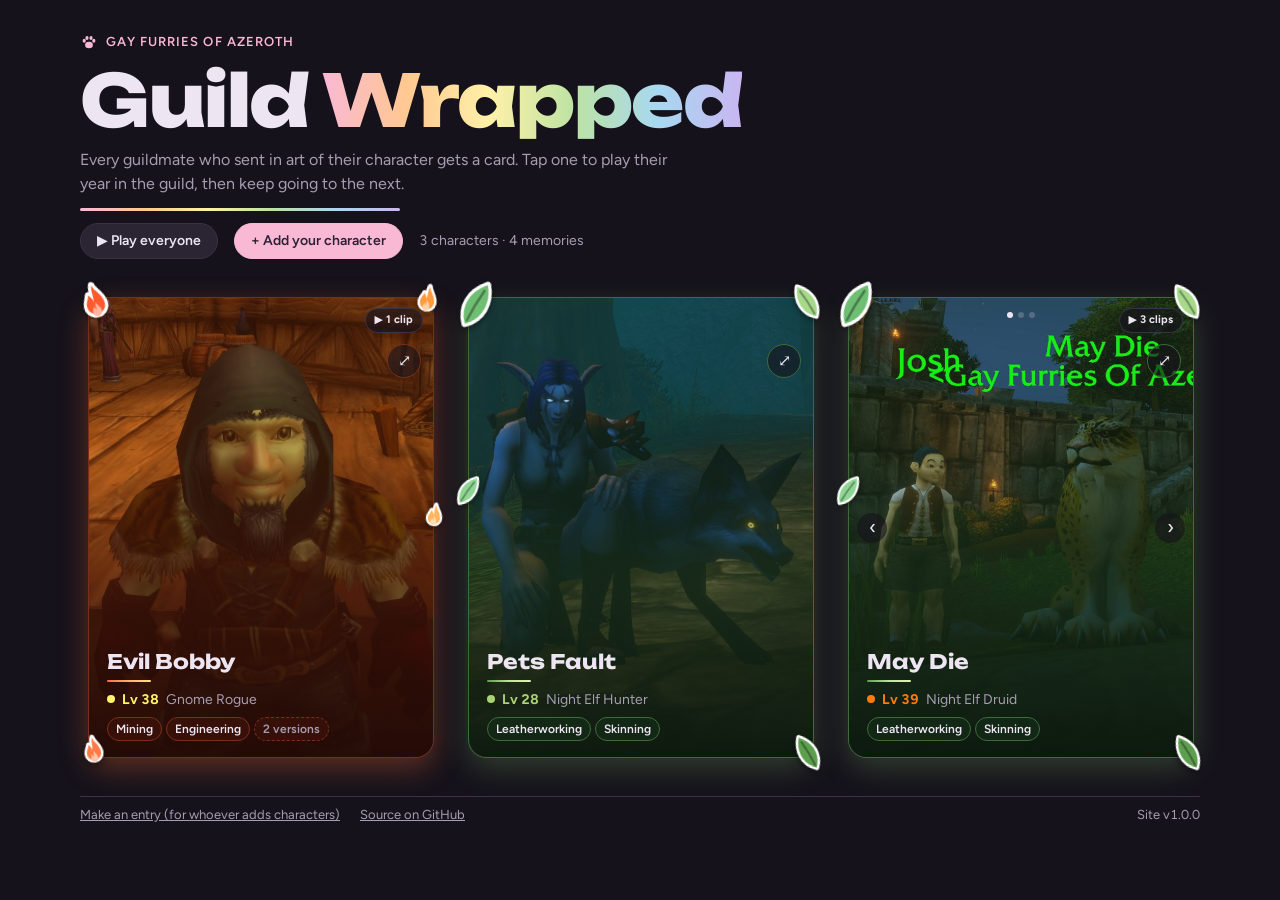
==== commit cada31f1: "Site v1.0.0: version label and changelog "Site v1.0.0" at the bottom right of the page, linking to t" ====
--- a/index.html
+++ b/index.html
@@ -9,11 +9,11 @@
 <link rel="preconnect" href="https://fonts.googleapis.com">
 <link rel="preconnect" href="https://fonts.gstatic.com" crossorigin>
 <link rel="stylesheet" href="https://fonts.googleapis.com/css2?family=Unbounded:wght@500;700;800&family=Figtree:wght@400;500;600;700&family=Cinzel:wght@600;700&family=Baloo+2:wght@600;700;800&display=swap">
-<link rel="stylesheet" href="assets/style.css?v=202611100534">
+<link rel="stylesheet" href="assets/style.css?v=1.0.0">
 </head>
 <body>
 <div id="root"></div>
 <noscript><p style="padding:24px">Guild Wrapped needs JavaScript to show the cards.</p></noscript>
-<script src="assets/app.js?v=202611100534"></script>
+<script src="assets/app.js?v=1.0.0"></script>
 </body>
 </html>
--- a/assets/style.css
+++ b/assets/style.css
@@ -306,3 +306,11 @@
 .lb-img, .lb-video { max-width: min(100%, 70vw); max-height: min(100%, 70vh); }
 .lb-video { max-width: min(100%, 70vw, 1000px); }
 .lb-yt { width: min(100%, 70vw, 1000px, calc(70vh * 16 / 9)); }
+
+/* Viewer: 20% bigger than the 70% step (84% of the screen), still inside the space left for the buttons and caption. */
+.lb-img, .lb-video { max-width: min(100%, 84vw); max-height: min(100%, 84vh); }
+.lb-video { max-width: min(100%, 84vw, 1200px); }
+.lb-yt { width: min(100%, 84vw, 1200px, calc(84vh * 16 / 9)); }
+
+/* Site version, bottom right of the footer */
+.foot-links .site-ver { margin-left: auto; font-variant-numeric: tabular-nums; text-decoration: none; }
